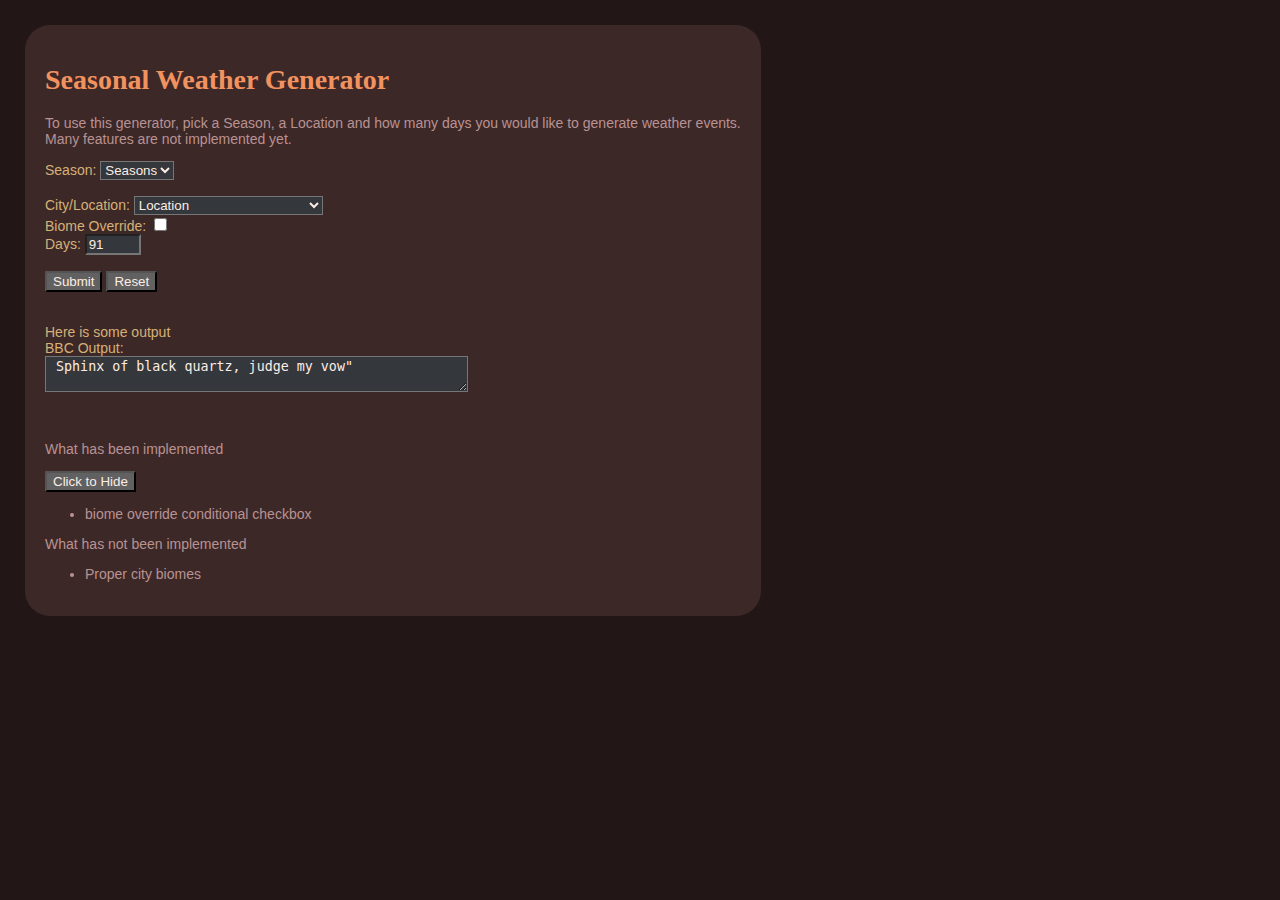
==== index.html @ 717b6b25 "Create index.html" ====
<!DOCTYPE html>
<html>

<style>
body {
  margin: 25px 25px 25px 25px;
  border-radius: 25px;
  padding: 25px auto;
  background-color: #221616;
  background-repeat: repeat;
  background-attachment: scroll;
  background-position: top left;
  font-family: Verdana, Geneva, Arial, Helvetica, Sans-Serif;
  color:#D5B176;
  font-size: 14px;
}

main{
float: left;
border-radius: 25px;
background:#3D2828;
padding: 20px;


}

h1 {
  font-family: "Palatino Linotype", Georgia, "Times New Roman", Times, Serif;
 font-size: 28px;
 color:#F2925F;
}

p, li {
color:#B99292;
}

select, input, textarea {
	background-color:#34373c;
	color: #FDECE3;
}

.button {
	 background-color: #616161;
	 border-color: #66666;
	 color: #FDECE3;
	 text-decoration: none;
	 -webkit-transition-duration: 0.4s; /* Safari */
	 transition-duration: 0.4s;
	 cursor: pointer;
}

.button:hover {
  color: #EF7534;
}

</style>

<noscript>Your browser does not support JavaScript or JavaScript has been disabled and this app will not work.</noscript>

<script language="javascript">


 function resetForm(){
	document.getElementById("generatorForm").reset();
	document.getElementById("output").innerHTML = "";
 }

 function submitForm(){
		var x = document.getElementById("biomeOverride");
		if (x.checked == true) {
			document.getElementById("output").innerHTML = document.getElementById("Season").value + "<br>" +
			document.getElementById("City").value + "<br>" +
			document.getElementById("days").value + "<br>" +
			document.getElementById("biomeORSelector").value + "<br>";
		}
		else{
			document.getElementById("output").innerHTML = document.getElementById("Season").value + "<br>" +
			document.getElementById("City").value + "<br>" +
			document.getElementById("days").value + "<br>";
		}

    }
	
	
 function submitForm1(){
		var x = document.getElementById("biomeOverride");
		if (x.checked == true) {
			var season = document.getElementById("season").value 
			city = document.getElementById("city").value 
			days = document.getElementById("days").value
			biomeOverride = document.getElementById("biomeORSelector").value ;
			
		}
		else{
			var season = document.getElementById("season").value 
			city = document.getElementById("city").value 
			days = document.getElementById("days").value;
			
			
		}

    }

	
function generate(Season, City, biomeOR) {



}
	
	
function derp(wind) {
	switch (wind) {
		case 1:
			return "The air is calm and still."
			break;
		case 2:
			return "There is a breeze."
			break;
		case 3:
			return "Strong gusts of wind."
			break;
		case 4 :
			return "There is gale force winds"
			break;
		case 5:
			return "Hurricane winds are blowing"
			break;
	}
}

function toggleFeatureList() {
  var x = document.getElementById("featureList");
  if (x.style.display === "none") {
    x.style.display = "block";
  } else {
    x.style.display = "none";
  }
}

function biomeOR() {
	var x = document.getElementById("biomeOverride");
	var biomeDiv 
	var biomeDivOutput
	var biomeOREnabled 
	var biomeORSelect

	
	var biomeList = [ "biomeOROptionMN", "Mountains - North",
			"biomeOROptionMS", "Mountains - South",
			"biomeOROptionJungle", "Jungle",
			"biomeOROptionDesert", "Desert",
			"biomeOROptionPlains", "Plains",
			"biomeOROptionOceanSuvan", "Suvan",
			"biomeOROptionOceanOuterN", "Outer Oceans North",
			"biomeOROptionOceanOuterS", "Outer Oceans South"]
			
			

	if (x.checked == true) {
			
			biomeDivOutput = document.getElementById("biomeDivOutput");
			biomeORSelect = document.createElement("select");
			biomeORSelect.setAttribute("id", "biomeORSelector");
			biomeDivOutput.appendChild(biomeORSelect);

			//Create and append the options
			for (var i = 0; i < biomeList.length; i++) {
				var option = document.createElement("option");
				option.setAttribute("value", biomeList[i]);
				option.setAttribute("id", biomeList[i]);
				biomeORSelect.appendChild(option);
				i = i + 1
				option.text = biomeList[i];
				biomeORSelect.appendChild(option);
			}

		} else{
			var elem = document.getElementById("biomeDivOutput");
			while (elem.firstChild) {
				elem.removeChild(elem.firstChild);
			}
		}
		
	
}



</script>
<body>
<main>
<h1>Seasonal Weather Generator</h1>
<p>To use this generator, pick a Season, a Location and how many days you would like to generate weather events. 
<br>Many features are not implemented yet.</p>




<form id="generatorForm" name="generatorForm2" >


	<label for="season">Season:</label>
	<select id="season">
		<option value= "Empty" selected>Seasons</option>
		<option value= "Spring">Spring</option>
		<option value= "Summer">Summer</option>
		<option value= "Fall">Fall</option>
		<option value= "Winter">Winter</option>
	</select>
	<br><br>
	<label for="city">City/Location:</label>
	<select id="city">
		<option value= "Empty" selected>Location</option>
		<optgroup label="Sylir">
			<option value= "Syliras">Syliras</option>
			<option value= "Sahova">Sahova</option>
			<option value= "Zeltiva">Zeltiva</option>
			<option value= "Nyka">Nyka</option>
			<option value= "Ravok">Ravok</option>
			<option value= "Sunberth">Sunberth</option>
			<option value= "The Wildlands">The Wildlands</option>
		</optgroup>
		<optgroup label="Taldera">
			<option value= "Avanthal">Avanthal</option>
			<option value= "The Spires">The Spires</option>
			<option value= "The Northern Reaches">The Northern Reaches</option>
		</optgroup>
		<optgroup label="Kalea">
			<option value= "Lhavit">Lhavit</option>
			<option value= "Wind Reach">Wind Reach</option>
			<option value= "Alvadas">Alvadas</option>
			<option value= "Kalinor">Kalinor</option>
			<option value= "Sultros">Sultros</option>
			<option value= "The Unforgiving">The Unforgiving</option>
		</optgroup>
		<optgroup label="Falyndar">
			<option value= "Syka">Syka</option>
			<option value= "Taloba">Taloba</option>
			<option value= "Zinrah">Zinrah</option>
			<option value= "Black Rock">Black Rock</option>
			<option value= "The Jungle Wilds">The Jungle Wilds</option>
		</optgroup>
		<optgroup label="Eyktol">
			<option value= "Ahnatep">Ahnatep</option>
			<option value= "Yahebah">Yahebah</option>
			<option value= "The Burning Lands">The Burning Lands</option>
		</optgroup>
		<optgroup label="Elsewhere">
			<option value= "Mura">Mura</option>
			<option value= "Abura">Abura</option>
			<option value= "The Suvan Sea">The Suvan Sea</option>
			<option value= "The Outer Oceans - East">The Outer Oceans - East</option>
			<option value= "The Outer Oceans - West">The Outer Oceans - West</option>
			<option value= "Location Override">Location Override</option>
		</optgroup>
	</select>
	<br>
		<label for="biomeOverride">Biome Override:</label>
	<input type="checkbox" id="biomeOverride" onclick="biomeOR()">
	<div id="biomeDivOutput"> </div>
	<label for="days">Days:</label>
	<input type="number" id="days" min="1" max="92" value="91">
	<br>	<br>
	
	
	
	
	<input type="button" id="submit" class="button" value="Submit" onclick="submitForm()" >
	<input type="button" id="resetbutton" class="button"  value="Reset" onclick="resetForm()">
	
	
	<br><br>
	<br>
<output id="output" form="generatorForm">Here is some output</output>
<br>
<label for="outputTextAreaBBC">BBC Output:</label>
<br>
<textarea id="outputTextAreaBBC rows="4" cols="50"> Sphinx of black quartz, judge my vow" </textarea>


</form>






<br><br>
<p>What has been implemented </p>  <button class="button" onclick="toggleFeatureList()">Click to Hide</button>
<div id="featureList"><ul>
	<li>biome override conditional checkbox</li>
</ul>
	
<p>What has not been implemented </p>
<ul>
	<li>Proper city biomes</li>
</ul></div>
</main>
</body>
</html>
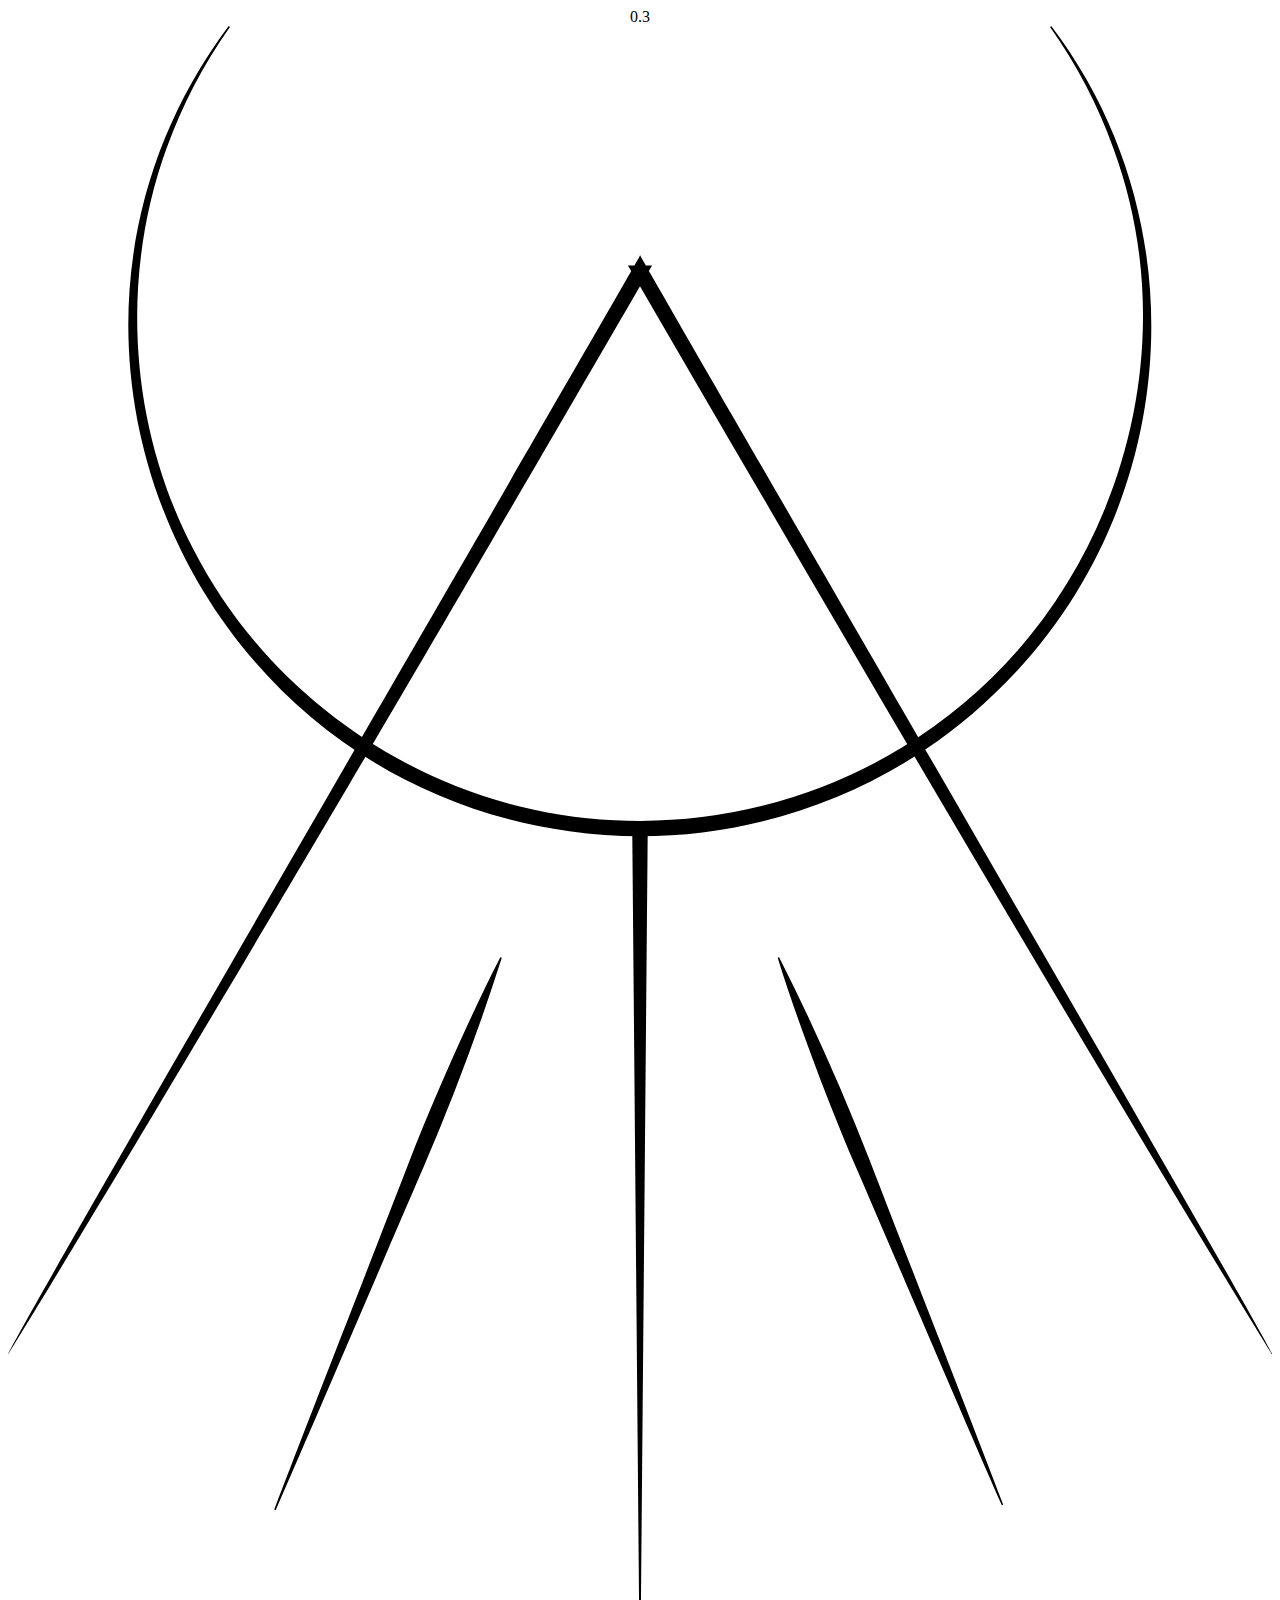
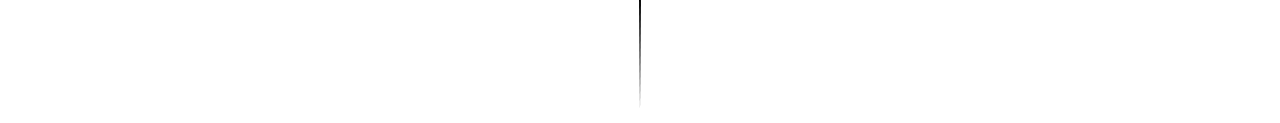
==== commit 3dfe63de: "Update index.html" ====
--- a/index.html
+++ b/index.html
@@ -1,301 +1,26 @@
 <!DOCTYPE html>
-<html>
-
-<style>
-body {
-  margin: 25px 25px 25px 25px;
-  border-radius: 25px;
-  padding: 25px auto;
-  background-color: #221616;
-  background-repeat: repeat;
-  background-attachment: scroll;
-  background-position: top left;
-  font-family: Verdana, Geneva, Arial, Helvetica, Sans-Serif;
-  color:#D5B176;
-  font-size: 14px;
-}
-
-main{
-float: left;
-border-radius: 25px;
-background:#3D2828;
-padding: 20px;
-
-
-}
-
-h1 {
-  font-family: "Palatino Linotype", Georgia, "Times New Roman", Times, Serif;
- font-size: 28px;
- color:#F2925F;
-}
-
-p, li {
-color:#B99292;
-}
-
-select, input, textarea {
-	background-color:#34373c;
-	color: #FDECE3;
-}
-
-.button {
-	 background-color: #616161;
-	 border-color: #66666;
-	 color: #FDECE3;
-	 text-decoration: none;
-	 -webkit-transition-duration: 0.4s; /* Safari */
-	 transition-duration: 0.4s;
-	 cursor: pointer;
-}
-
-.button:hover {
-  color: #EF7534;
-}
-
-</style>
-
-<noscript>Your browser does not support JavaScript or JavaScript has been disabled and this app will not work.</noscript>
-
-<script language="javascript">
-
-
- function resetForm(){
-	document.getElementById("generatorForm").reset();
-	document.getElementById("output").innerHTML = "";
- }
-
- function submitForm(){
-		var x = document.getElementById("biomeOverride");
-		if (x.checked == true) {
-			document.getElementById("output").innerHTML = document.getElementById("Season").value + "<br>" +
-			document.getElementById("City").value + "<br>" +
-			document.getElementById("days").value + "<br>" +
-			document.getElementById("biomeORSelector").value + "<br>";
-		}
-		else{
-			document.getElementById("output").innerHTML = document.getElementById("Season").value + "<br>" +
-			document.getElementById("City").value + "<br>" +
-			document.getElementById("days").value + "<br>";
-		}
-
-    }
-	
-	
- function submitForm1(){
-		var x = document.getElementById("biomeOverride");
-		if (x.checked == true) {
-			var season = document.getElementById("season").value 
-			city = document.getElementById("city").value 
-			days = document.getElementById("days").value
-			biomeOverride = document.getElementById("biomeORSelector").value ;
-			
-		}
-		else{
-			var season = document.getElementById("season").value 
-			city = document.getElementById("city").value 
-			days = document.getElementById("days").value;
-			
-			
-		}
-
-    }
-
-	
-function generate(Season, City, biomeOR) {
-
-
-
-}
-	
-	
-function derp(wind) {
-	switch (wind) {
-		case 1:
-			return "The air is calm and still."
-			break;
-		case 2:
-			return "There is a breeze."
-			break;
-		case 3:
-			return "Strong gusts of wind."
-			break;
-		case 4 :
-			return "There is gale force winds"
-			break;
-		case 5:
-			return "Hurricane winds are blowing"
-			break;
-	}
-}
-
-function toggleFeatureList() {
-  var x = document.getElementById("featureList");
-  if (x.style.display === "none") {
-    x.style.display = "block";
-  } else {
-    x.style.display = "none";
-  }
-}
-
-function biomeOR() {
-	var x = document.getElementById("biomeOverride");
-	var biomeDiv 
-	var biomeDivOutput
-	var biomeOREnabled 
-	var biomeORSelect
-
-	
-	var biomeList = [ "biomeOROptionMN", "Mountains - North",
-			"biomeOROptionMS", "Mountains - South",
-			"biomeOROptionJungle", "Jungle",
-			"biomeOROptionDesert", "Desert",
-			"biomeOROptionPlains", "Plains",
-			"biomeOROptionOceanSuvan", "Suvan",
-			"biomeOROptionOceanOuterN", "Outer Oceans North",
-			"biomeOROptionOceanOuterS", "Outer Oceans South"]
-			
-			
-
-	if (x.checked == true) {
-			
-			biomeDivOutput = document.getElementById("biomeDivOutput");
-			biomeORSelect = document.createElement("select");
-			biomeORSelect.setAttribute("id", "biomeORSelector");
-			biomeDivOutput.appendChild(biomeORSelect);
-
-			//Create and append the options
-			for (var i = 0; i < biomeList.length; i++) {
-				var option = document.createElement("option");
-				option.setAttribute("value", biomeList[i]);
-				option.setAttribute("id", biomeList[i]);
-				biomeORSelect.appendChild(option);
-				i = i + 1
-				option.text = biomeList[i];
-				biomeORSelect.appendChild(option);
-			}
-
-		} else{
-			var elem = document.getElementById("biomeDivOutput");
-			while (elem.firstChild) {
-				elem.removeChild(elem.firstChild);
-			}
-		}
+<html lang="en">
+	<head>
+		<meta charset="UTF-8" />
+		<meta http-equiv="X-UA-Compatible" content="IE=edge" />
+		<meta name="viewport" content="width=device-width, initial-scale=1.0" />
+		<title>Pineapple Jelly</title>
+		<link rel="icon" type="image/x-icon" href="./assets/sigil.svg"/>
+		<link href="style.css" rel="stylesheet" />  
 		
-	
-}
-
-
-
-</script>
-<body>
-<main>
-<h1>Seasonal Weather Generator</h1>
-<p>To use this generator, pick a Season, a Location and how many days you would like to generate weather events. 
-<br>Many features are not implemented yet.</p>
-
-
-
-
-<form id="generatorForm" name="generatorForm2" >
-
-
-	<label for="season">Season:</label>
-	<select id="season">
-		<option value= "Empty" selected>Seasons</option>
-		<option value= "Spring">Spring</option>
-		<option value= "Summer">Summer</option>
-		<option value= "Fall">Fall</option>
-		<option value= "Winter">Winter</option>
-	</select>
-	<br><br>
-	<label for="city">City/Location:</label>
-	<select id="city">
-		<option value= "Empty" selected>Location</option>
-		<optgroup label="Sylir">
-			<option value= "Syliras">Syliras</option>
-			<option value= "Sahova">Sahova</option>
-			<option value= "Zeltiva">Zeltiva</option>
-			<option value= "Nyka">Nyka</option>
-			<option value= "Ravok">Ravok</option>
-			<option value= "Sunberth">Sunberth</option>
-			<option value= "The Wildlands">The Wildlands</option>
-		</optgroup>
-		<optgroup label="Taldera">
-			<option value= "Avanthal">Avanthal</option>
-			<option value= "The Spires">The Spires</option>
-			<option value= "The Northern Reaches">The Northern Reaches</option>
-		</optgroup>
-		<optgroup label="Kalea">
-			<option value= "Lhavit">Lhavit</option>
-			<option value= "Wind Reach">Wind Reach</option>
-			<option value= "Alvadas">Alvadas</option>
-			<option value= "Kalinor">Kalinor</option>
-			<option value= "Sultros">Sultros</option>
-			<option value= "The Unforgiving">The Unforgiving</option>
-		</optgroup>
-		<optgroup label="Falyndar">
-			<option value= "Syka">Syka</option>
-			<option value= "Taloba">Taloba</option>
-			<option value= "Zinrah">Zinrah</option>
-			<option value= "Black Rock">Black Rock</option>
-			<option value= "The Jungle Wilds">The Jungle Wilds</option>
-		</optgroup>
-		<optgroup label="Eyktol">
-			<option value= "Ahnatep">Ahnatep</option>
-			<option value= "Yahebah">Yahebah</option>
-			<option value= "The Burning Lands">The Burning Lands</option>
-		</optgroup>
-		<optgroup label="Elsewhere">
-			<option value= "Mura">Mura</option>
-			<option value= "Abura">Abura</option>
-			<option value= "The Suvan Sea">The Suvan Sea</option>
-			<option value= "The Outer Oceans - East">The Outer Oceans - East</option>
-			<option value= "The Outer Oceans - West">The Outer Oceans - West</option>
-			<option value= "Location Override">Location Override</option>
-		</optgroup>
-	</select>
-	<br>
-		<label for="biomeOverride">Biome Override:</label>
-	<input type="checkbox" id="biomeOverride" onclick="biomeOR()">
-	<div id="biomeDivOutput"> </div>
-	<label for="days">Days:</label>
-	<input type="number" id="days" min="1" max="92" value="91">
-	<br>	<br>
-	
-	
-	
-	
-	<input type="button" id="submit" class="button" value="Submit" onclick="submitForm()" >
-	<input type="button" id="resetbutton" class="button"  value="Reset" onclick="resetForm()">
-	
-	
-	<br><br>
-	<br>
-<output id="output" form="generatorForm">Here is some output</output>
-<br>
-<label for="outputTextAreaBBC">BBC Output:</label>
-<br>
-<textarea id="outputTextAreaBBC rows="4" cols="50"> Sphinx of black quartz, judge my vow" </textarea>
-
-
-</form>
-
-
-
-
-
-
-<br><br>
-<p>What has been implemented </p>  <button class="button" onclick="toggleFeatureList()">Click to Hide</button>
-<div id="featureList"><ul>
-	<li>biome override conditional checkbox</li>
-</ul>
-	
-<p>What has not been implemented </p>
-<ul>
-	<li>Proper city biomes</li>
-</ul></div>
-</main>
-</body>
+	</head>
+  
+  
+  
+	<body>
+		<center> 0.3</center>
+		<a href="./welcome.html"><svg id= "centeralLogo" xmlns="http://www.w3.org/2000/svg" viewBox="0 0 407.92 543.64">
+			<path class="a" d="M497.25,445.81C428.73,333.8,355.49,208,289.41,94.3h7.79c-29.57,50.92-73.43,126.3-102.95,176.32-17,28.82-61.51,103.84-78.41,131.55C109.39,413,96,435,89.35,445.81c-1.48-.43,204.09-353.93,204-354.76,0,.74,205.19,354.32,204,354.76Z" transform="translate(-89.34 -17.05)"/>
+			<polygon class="a" points="206.46 259.02 203.96 543.64 201.46 259.02 206.46 259.02 206.46 259.02"/>
+			<path class="a" d="M248.7,317.78c-7.26,22.86-15.87,45.64-25.31,67.69-13.74,31.74-33.74,78.77-47.67,110.57l-.46-.19c12.41-32.51,31.07-79.93,43.55-112.25,5.68-14.75,12.31-29.94,18.91-44.3,3.36-7.3,6.82-14.55,10.52-21.71l.46.19Z" transform="translate(-89.34 -17.05)"/>
+			<path class="a" d="M338.2,317.59c10.77,21.2,20.53,43.27,29.19,65.42,12.34,32,30.89,79.12,43.14,111.27l-.46.19c-13.84-31.59-33.61-78.08-47.27-109.59-6.24-14.36-12.11-29.7-17.42-44.44-2.69-7.5-5.29-15-7.64-22.66l.46-.19Z" transform="translate(-89.34 -17.05)"/>
+			<path class="a" d="M426,17.05c49.78,65.48,40.93,159.78-18.86,216C371.25,267.6,319.82,284,270.52,276.93,147.43,259.79,86,117,160.56,17.05l.41.29A163.87,163.87,0,0,0,140.48,56.6c-15.11,41.81-12,89.82,8.64,129.22,26,50.84,78.81,84.92,135.87,87.54A162.87,162.87,0,0,0,377.7,250c65.15-39,94.6-122.07,68.42-193.36a163.51,163.51,0,0,0-20.49-39.26l.41-.29Z" transform="translate(-89.34 -17.05)"/>
+		</svg></A>
+	</body>
+  
 </html>
